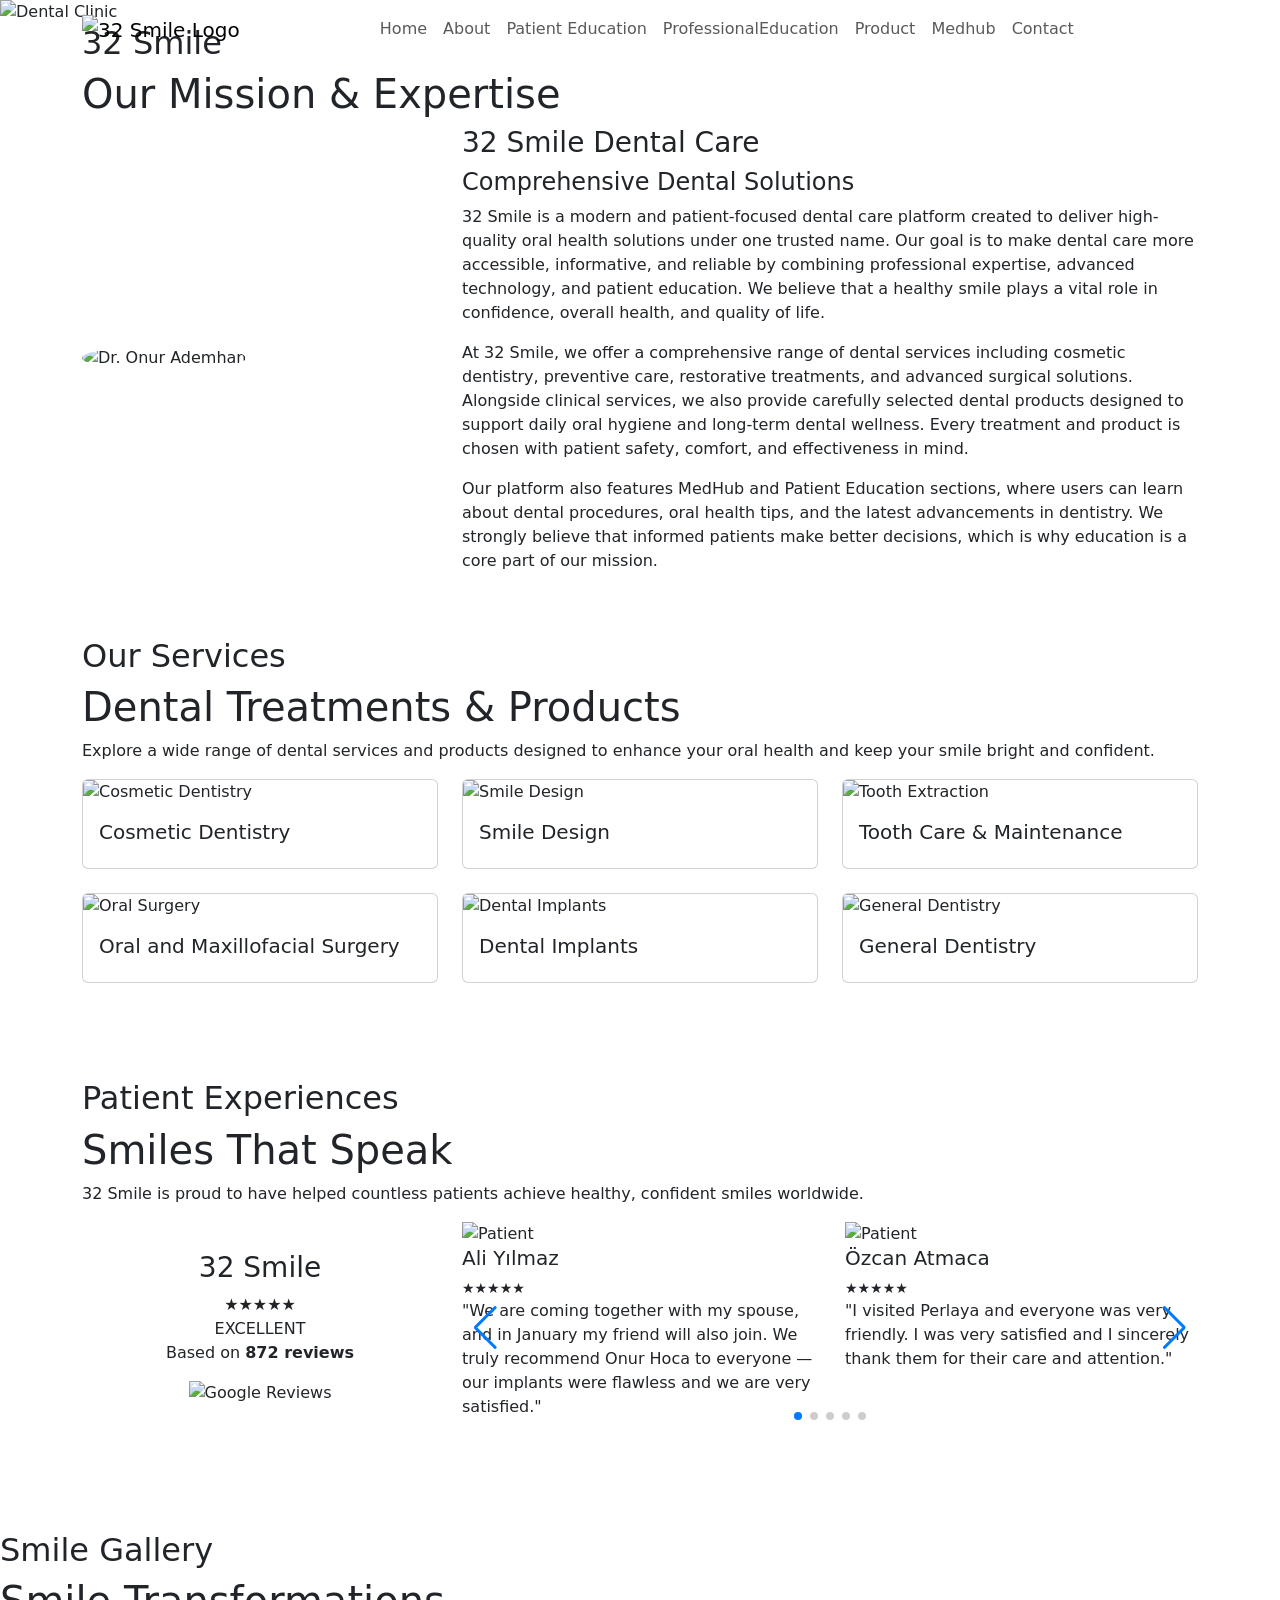
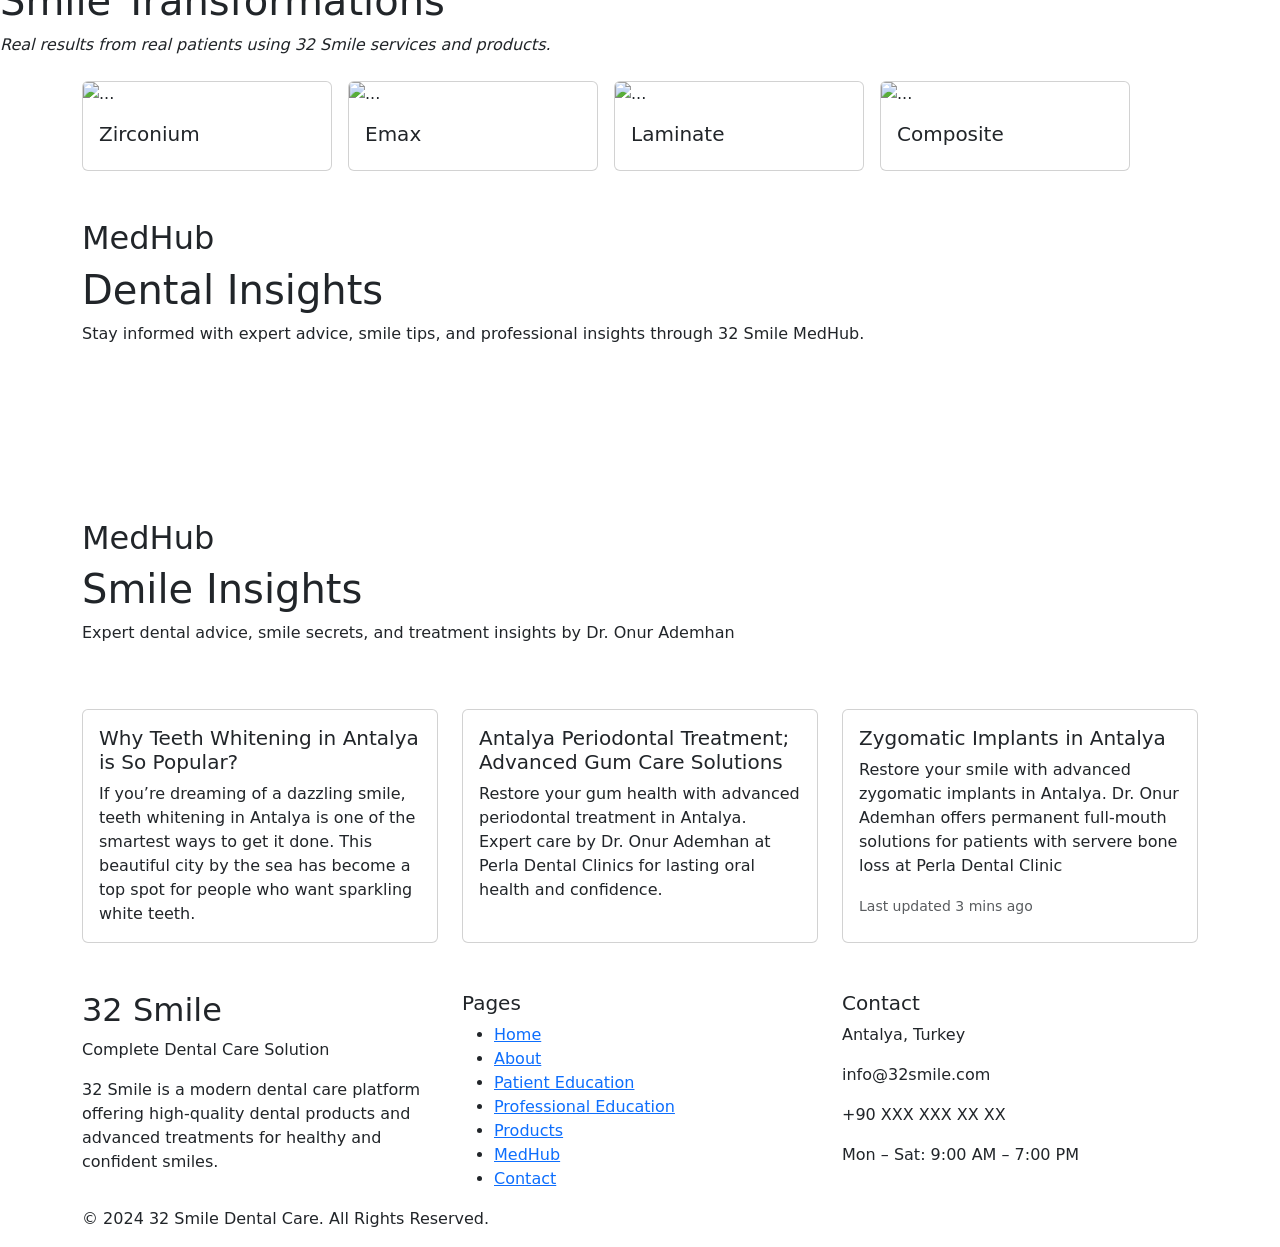
==== index.html @ f4d6e9ed "Add files via upload" ====
<!DOCTYPE html>
<html lang="en">

<head>
  <meta charset="UTF-8">
  <meta name="viewport" content="width=device-width, initial-scale=1.0">
  <title>Dr. Onur Ademhan - Dental Clinic</title>
  <!-- google font linking -->
  <link rel="stylesheet"
    href="https://fonts.googleapis.com/css2?family=Material+Symbols+Outlined:opsz,wght,FILL,GRAD@24,400,0,0&icon_names=arrow_forward" />
  <!-- Bootstrap CSS -->
  <link href="https://cdn.jsdelivr.net/npm/bootstrap@5.0.2/dist/css/bootstrap.min.css" rel="stylesheet"
    integrity="sha384-EVSTQN3/azprG1Anm3QDgpJLIm9Nao0Yz1ztcQTwFspd3yD65VohhpuuCOmLASjC" crossorigin="anonymous">
  <!-- Swiper CSS -->
  <link rel="stylesheet" href="https://cdn.jsdelivr.net/npm/swiper@11/swiper-bundle.min.css" />
  <!-- Custom CSS -->
  <link rel="stylesheet" href="Styles/dental.css">
</head>

<body>
  <!-- navbar -->
  <nav class="navbar navbar-expand-lg fixed-top dental-navbar">
    <div class="container">

      <a class="navbar-brand" href="dental.html">
        <img src="images/WhatsApp Image 2025-12-23 at 15.43.08-Photoroom.png" alt="32 Smile Logo">
      </a>

      <button class="navbar-toggler" type="button" data-bs-toggle="collapse" data-bs-target="#navbarNav">
        <span class="navbar-toggler-icon"></span>
      </button>


      <div class="collapse navbar-collapse justify-content-center" id="navbarNav">
        <ul class="navbar-nav">

          <li class="nav-item">
            <a class="nav-link active " href="dental.html">Home</a>
          </li>

          <li class="nav-item">
            <a class="nav-link" href="About.html">About</a>
          </li>

          <li class="nav-item">
            <a class="nav-link" href="Patient.html">Patient Education</a>
          </li>
          
          <li class="nav-item">
            <a class="nav-link" href="Professional.html">ProfessionalEducation</a>
          </li>


          <li class="nav-item">
            <a class="nav-link" href="product.html">Product</a>
          </li>

          <li class="nav-item">
            <a class="nav-link" href="medhub.html">Medhub</a>
          </li>

          <li class="nav-item">
            <a class="nav-link contact-btn" href="contanct.html">Contact</a>
          </li>

        </ul>
      </div>
    </div>
  </nav>


  <!-- Hero Slider -->
  <section id="hero" class="hero-section">
    <div id="carouselExampleCaptions" class="carousel slide" data-bs-ride="carousel">
      <div class="carousel-inner">
        <div class="carousel-item active">
          <img src="images/carousal.jpg" class="d-block w-100" alt="Dental Clinic">
          <div class="carousel-caption">
            <h1>Smile, Our Priority</h1>
            <p class="lead">Learn, Prevent, and Care with 32Smiles Dental Portal</p>

          </div>
        </div>
      </div>
    </div>
  </section>

  <!-- About Section -->
  <section id="about">
    <div class="container">
      <div class="section-header">
        <h2 class="section-subtitle">32 Smile</h2>
        <h1 class="section-title">Our Mission & Expertise</h1>
      </div>

      <div class="row align-items-center">
        <div class="col-lg-4 mb-4 mb-lg-0">
          <div class="doctor-image-container">
            <img src="images/dr-onur-about.jpg" class="img-fluid rounded-circle doctor-image" alt="Dr. Onur Ademhan">
          </div>
        </div>
        <div class="col-lg-8">
          <div class="about-content">
            <h3>32 Smile Dental Care</h3>
            <h4>Comprehensive Dental Solutions</h4>
            <p class="about-text">
              32 Smile is a modern and patient-focused dental care platform created to deliver high-quality oral
              health solutions under one trusted name. Our goal is to make dental care more accessible,
              informative, and reliable by combining professional expertise, advanced technology, and patient
              education. We believe that a healthy smile plays a vital role in confidence, overall health,
              and quality of life.
            </p>
            <p class="about-text">
              At 32 Smile, we offer a comprehensive range of dental services including cosmetic dentistry,
              preventive care, restorative treatments, and advanced surgical solutions. Alongside clinical
              services, we also provide carefully selected dental products designed to support daily oral
              hygiene and long-term dental wellness. Every treatment and product is chosen with patient safety,
              comfort, and effectiveness in mind.
            </p>
            <p class="about-text">
              Our platform also features MedHub and Patient Education sections, where users can learn about
              dental procedures, oral health tips, and the latest advancements in dentistry. We strongly believe
              that informed patients make better decisions, which is why education is a core part of our mission.
            </p>

          </div>
        </div>
      </div>
    </div>
  </section>

  <!-- Treatments Section -->
  <section class="space">
    <section id="treatments" class="treatments-section py-5">
      <div class="container">
        <div class="section-header">
          <h2 class="section-subtitle">Our Services</h2>
          <h1 class="section-title">Dental Treatments & Products</h1>
          <p class="section-description">
            Explore a wide range of dental services and products designed to enhance your oral health
            and keep your smile bright and confident.
          </p>
        </div>

        <div class="row g-4">
          <div class="col-md-6 col-lg-4">
            <div class="card treatment-card h-100">
              <img src="images/Treatment-featured-8-975x650.jpg" class="card-img-top" alt="Cosmetic Dentistry">
              <div class="card-body">
                <h5 class="card-title">Cosmetic Dentistry</h5>
              </div>
            </div>
          </div>
          <div class="col-md-6 col-lg-4">
            <div class="card treatment-card h-100">
              <img src="images/Treatment-featured-6-975x650.jpg" class="card-img-top" alt="Smile Design">
              <div class="card-body">
                <h5 class="card-title">Smile Design</h5>
              </div>
            </div>
          </div>
          <div class="col-md-6 col-lg-4">
            <div class="card treatment-card h-100">
              <img src="images/Treatment-featured-7-975x650.jpg" class="card-img-top" alt="Tooth Extraction">
              <div class="card-body">
                <h5 class="card-title">Tooth Care & Maintenance</h5>
              </div>
            </div>
          </div>
          <div class="col-md-6 col-lg-4">
            <div class="card treatment-card h-100">
              <img src="images/Treatment-featured-oral-surgeon-975x650.jpg" class="card-img-top" alt="Oral Surgery">
              <div class="card-body">
                <h5 class="card-title">Oral and Maxillofacial Surgery</h5>
              </div>
            </div>
          </div>
          <div class="col-md-6 col-lg-4">
            <div class="card treatment-card h-100">
              <img src="images/Treatment-featured-3-975x650.jpg" class="card-img-top" alt="Dental Implants">
              <div class="card-body">
                <h5 class="card-title">Dental Implants</h5>
              </div>
            </div>
          </div>
          <div class="col-md-6 col-lg-4">
            <div class="card treatment-card h-100">
              <img src="images/Treatment-featured-5-975x650.jpg" class="card-img-top" alt="General Dentistry">
              <div class="card-body">
                <h5 class="card-title">General Dentistry</h5>
              </div>
            </div>
          </div>
        </div>
      </div>
    </section>
  </section>

  <!-- Testimonials Section -->
  <section id="testimonials" class="testimonials-section py-5">
    <div class="container">
      <div class="section-header">
        <h2 class="section-subtitle">Patient Experiences</h2>
        <h1 class="section-title">Smiles That Speak</h1>
        <p class="section-description">
          32 Smile is proud to have helped countless patients achieve healthy, confident smiles worldwide.
        </p>
      </div>

      <div class="row align-items-center">
        <!-- Rating Summary -->
        <div class="col-lg-4 mb-5 mb-lg-0">
          <div class="rating-summary text-center">
            <h3 class="brand-name">32 Smile</h3>
            <div class="stars">★★★★★</div>
            <div class="rating-label">EXCELLENT</div>
            <p class="rating-count">Based on <strong>872 reviews</strong></p>
            <img src="https://upload.wikimedia.org/wikipedia/commons/2/2f/Google_2015_logo.svg" alt="Google Reviews"
              class="google-logo">
          </div>
        </div>

        <!-- Testimonials Slider -->
        <div class="col-lg-8">
          <div class="swiper testimonials-swiper">
            <div class="swiper-wrapper">
              <!-- Testimonial 1 -->
              <div class="swiper-slide">
                <div class="testimonial-card">
                  <div class="testimonial-header">
                    <img src="images/ddd.png" class="testimonial-image" alt="Patient">
                    <div class="patient-info">
                      <h5>Ali Yılmaz</h5>
                      <div class="stars small">★★★★★</div>
                    </div>
                  </div>
                  <p class="testimonial-text">
                    "We are coming together with my spouse, and in January my friend will also join. We truly recommend
                    Onur Hoca to everyone — our implants were flawless and we are very satisfied."
                  </p>
                  
                </div>
              </div>

              <!-- Testimonial 2 -->
              <div class="swiper-slide">
                <div class="testimonial-card">
                  <div class="testimonial-header">
                    <img src="images/ddd.png" class="testimonial-image" alt="Patient">
                    <div class="patient-info">
                      <h5>Özcan Atmaca</h5>
                      <div class="stars small">★★★★★</div>
                    </div>
                  </div>
                  <p class="testimonial-text">
                    "I visited Perlaya and everyone was very friendly. I was very satisfied and I sincerely thank them
                    for their care and attention."
                  </p>
                  
                </div>
              </div>

              <!-- Testimonial 3 -->
              <div class="swiper-slide">
                <div class="testimonial-card">
                  <div class="testimonial-header">
                    <img src="images/qq.png" class="testimonial-image" alt="Patient">
                    <div class="patient-info">
                      <h5>Zuhal Yanık</h5>
                      <div class="stars small">★★★★★</div>
                    </div>
                  </div>
                  <p class="testimonial-text">
                    "I would like to thank them for the comfort I experienced during my sequential X-rays, surgeries,
                    and implant procedures."
                  </p>

                </div>
              </div>

              <!-- Testimonial 4 -->
              <div class="swiper-slide">
                <div class="testimonial-card">
                  <div class="testimonial-header">
                    <img src="images/qq.png" class="testimonial-image" alt="Patient">
                    <div class="patient-info">
                      <h5>Kadriye Çoban</h5>
                      <div class="stars small">★★★★★</div>
                    </div>
                  </div>
                  <p class="testimonial-text">
                    "We came for a dental tartar cleaning. The clinic is very clean and beautiful."
                  </p>
                  
                </div>
              </div>

              <!-- Testimonial 5 -->
              <div class="swiper-slide">
                <div class="testimonial-card">
                  <div class="testimonial-header">
                    <img src="images/ddd.png" class="testimonial-image" alt="Patient">
                    <div class="patient-info">
                      <h5>Songül Altay</h5>
                      <div class="stars small">★★★★★</div>
                    </div>
                  </div>
                  <p class="testimonial-text">
                    "A wonderful team — I sincerely thank Onur Bey."
                  </p>
                  
                </div>
              </div>
            </div>

            <!-- Navigation buttons -->
            <div class="swiper-button-next"></div>
            <div class="swiper-button-prev"></div>

            <!-- Pagination -->
            <div class="swiper-pagination"></div>
          </div>
        </div>
      </div>
    </div>
  </section>

  <section id="testimonials" class="Smile-Gallery-section py-5">

    <div class="you">
      <!-- <div class="container"> -->

      <div class="section-header">

        <h2 class="section-subtitle">Smile Gallery</h2>
        <h1 class="section-title">Smile Transformations</h1>
        <p style="font-style: italic;">
          Real results from real patients using 32 Smile services and products.</p>
      </div>


      <div class="container mt-4">
        <!-- Horizontal swipe parent -->
        <div class="d-flex flex-row flex-nowrap overflow-auto">

          <!-- Card 1 -->
          <div class="card me-3" style="min-width:250px;">
            <img src="images/smile4.jpg" class="card-img-top" alt="...">
            <div class="card-body">
              <h5 class="card-title">Zirconium</h5>
            </div>
          </div>

          <!-- Card 2 -->
          <div class="card me-3" style="min-width:250px;">
            <img src="images/smile2.jpg" class="card-img-top" alt="...">
            <div class="card-body">
              <h5 class="card-title">Emax</h5>
            </div>
          </div>

          <!-- Card 3 -->
          <div class="card me-3" style="min-width:250px;">
            <img src="images/smile.jpg" class="card-img-top" alt="...">
            <div class="card-body">
              <h5 class="card-title">Laminate</h5>
            </div>
          </div>

          <!-- Card 4 -->

          <div class="card me-3" style="min-width:250px;">
            <img src="images/smile3.jpg" class="card-img-top" alt="...">
            <div class="card-body">
              <h5 class="card-title">Composite</h5>
            </div>
          </div>

        </div>
      </div>
    </div>
    </div>
  </section>


  <div class="patient-section-wrapper">
    <div class="container">
      <div class="section-header left-align">
        <h2 class="section-subtitle">MedHub</h2>
        <h1 class="section-title">Dental Insights</h1>
        <p class="section-description">
          Stay informed with expert advice, smile tips, and professional insights through 32 Smile MedHub.
        </p>
      </div>
    </div>
  </div>


  <div class="why">
    <video class="click-video" src="video/smile1.mp4" autoplay muted loop></video>
    <video class="click-video" src="video/smile2.mp4" autoplay muted loop></video>
    <video class="click-video" src="video/smile3.mp4" autoplay muted loop></video>
    <video class="click-video" src="video/smile4.mp4" autoplay muted loop></video>
  </div>


  <div class="patient-section-wrapper">
    <div class="container">
      <div class="section-header left-align">
        <h2 class="section-subtitle">MedHub</h2>
        <h1 class="section-title">Smile Insights</h1>
        <p class="section-description">
          Expert dental advice, smile secrets, and treatment insights by Dr. Onur Ademhan</p>
      </div>
    </div>
  </div>


  <div class="container rang py-5">
    <div class="row justify-content-center g-4">

      <div class="col-md-4">
        <div class="card custom-card h-10">
          <img src="images/1.jpg" class="card-img-top" alt="">
          <div class="card-body">
            <h5 class="card-title">Why Teeth Whitening in Antalya is So Popular?</h5>
            <p class="card-text">If you’re dreaming of a dazzling smile, teeth whitening in Antalya is one of the
              smartest ways to get it done. This beautiful city by the sea has become a top spot for people who want
              sparkling white teeth.</p>
          </div>
        </div>
      </div>

      <div class="col-md-4">
        <div class="card custom-card h-100">
          <img src="images/2.jpg" class="card-img-top" alt="">
          <div class="card-body">
            <h5 class="card-title">Antalya Periodontal Treatment; Advanced Gum Care Solutions</h5>
            <p class="card-text">Restore your gum health with advanced periodontal treatment in Antalya. Expert care
              by Dr. Onur Ademhan at Perla Dental Clinics for lasting oral health and confidence.</p>
          </div>
        </div>
      </div>

      <div class="col-md-4">
        <div class="card custom-card h-100">
          <img src="images/3.jpg" class="card-img-top" alt="">
          <div class="card-body">
            <h5 class="card-title">Zygomatic Implants in Antalya</h5>
            <p class="card-text">Restore your smile with advanced zygomatic implants in Antalya. Dr. Onur Ademhan
              offers permanent full-mouth solutions for patients with servere bone loss at Perla Dental Clinic</p>
            <small class="text-muted">Last updated 3 mins ago</small>
          </div>
        </div>
      </div>

    </div>
  </div>
  <!-- FOOTER -->
  <footer class="footer-32smile">
    <div class="container">
      <div class="row">
        <div class="col-md-4">
          <h2 class="brand-name">32 Smile</h2>
          <p class="brand-tagline">Complete Dental Care Solution</p>
          <p class="brand-desc">
            32 Smile is a modern dental care platform offering high-quality
            dental products and advanced treatments for healthy and confident smiles.
          </p>
        </div>

        <div class="col-md-4 mt-4 mt-md-0">
          <h5 class="footer-title">Pages</h5>
          <ul class="footer-list">
            <li><a href="dental.html">Home</a></li>
            <li><a href="About.html">About</a></li>
            <li><a href="Patient.html">Patient Education</a></li>
            <li><a href="Professional.html">Professional Education</a></li> 
            <li><a href="product.html">Products</a></li>
            <li><a href="medhub.html">MedHub</a></li>
            <li><a href="contanct.html">Contact</a></li>
          </ul>
        </div>

        <div class="col-md-4 mt-4 mt-md-0">
          <h5 class="footer-title">Contact</h5>
          <p> Antalya, Turkey</p>
          <p> info@32smile.com</p>
          <p> +90 XXX XXX XX XX</p>
          <p> Mon – Sat: 9:00 AM – 7:00 PM</p>
        </div>
      </div>

      <div class="footer-bottom">
        <p>© 2024 32 Smile Dental Care. All Rights Reserved.</p>
      </div>
    </div>
  </footer>



  <script src="https://cdn.jsdelivr.net/npm/@popperjs/core@2.9.2/dist/umd/popper.min.js"></script>
  <script src="https://cdn.jsdelivr.net/npm/bootstrap@5.0.2/dist/js/bootstrap.min.js"></script>
  <script src="https://cdn.jsdelivr.net/npm/swiper@11/swiper-bundle.min.js"></script>
  <script src="script.js"></script>
</body>

</html>
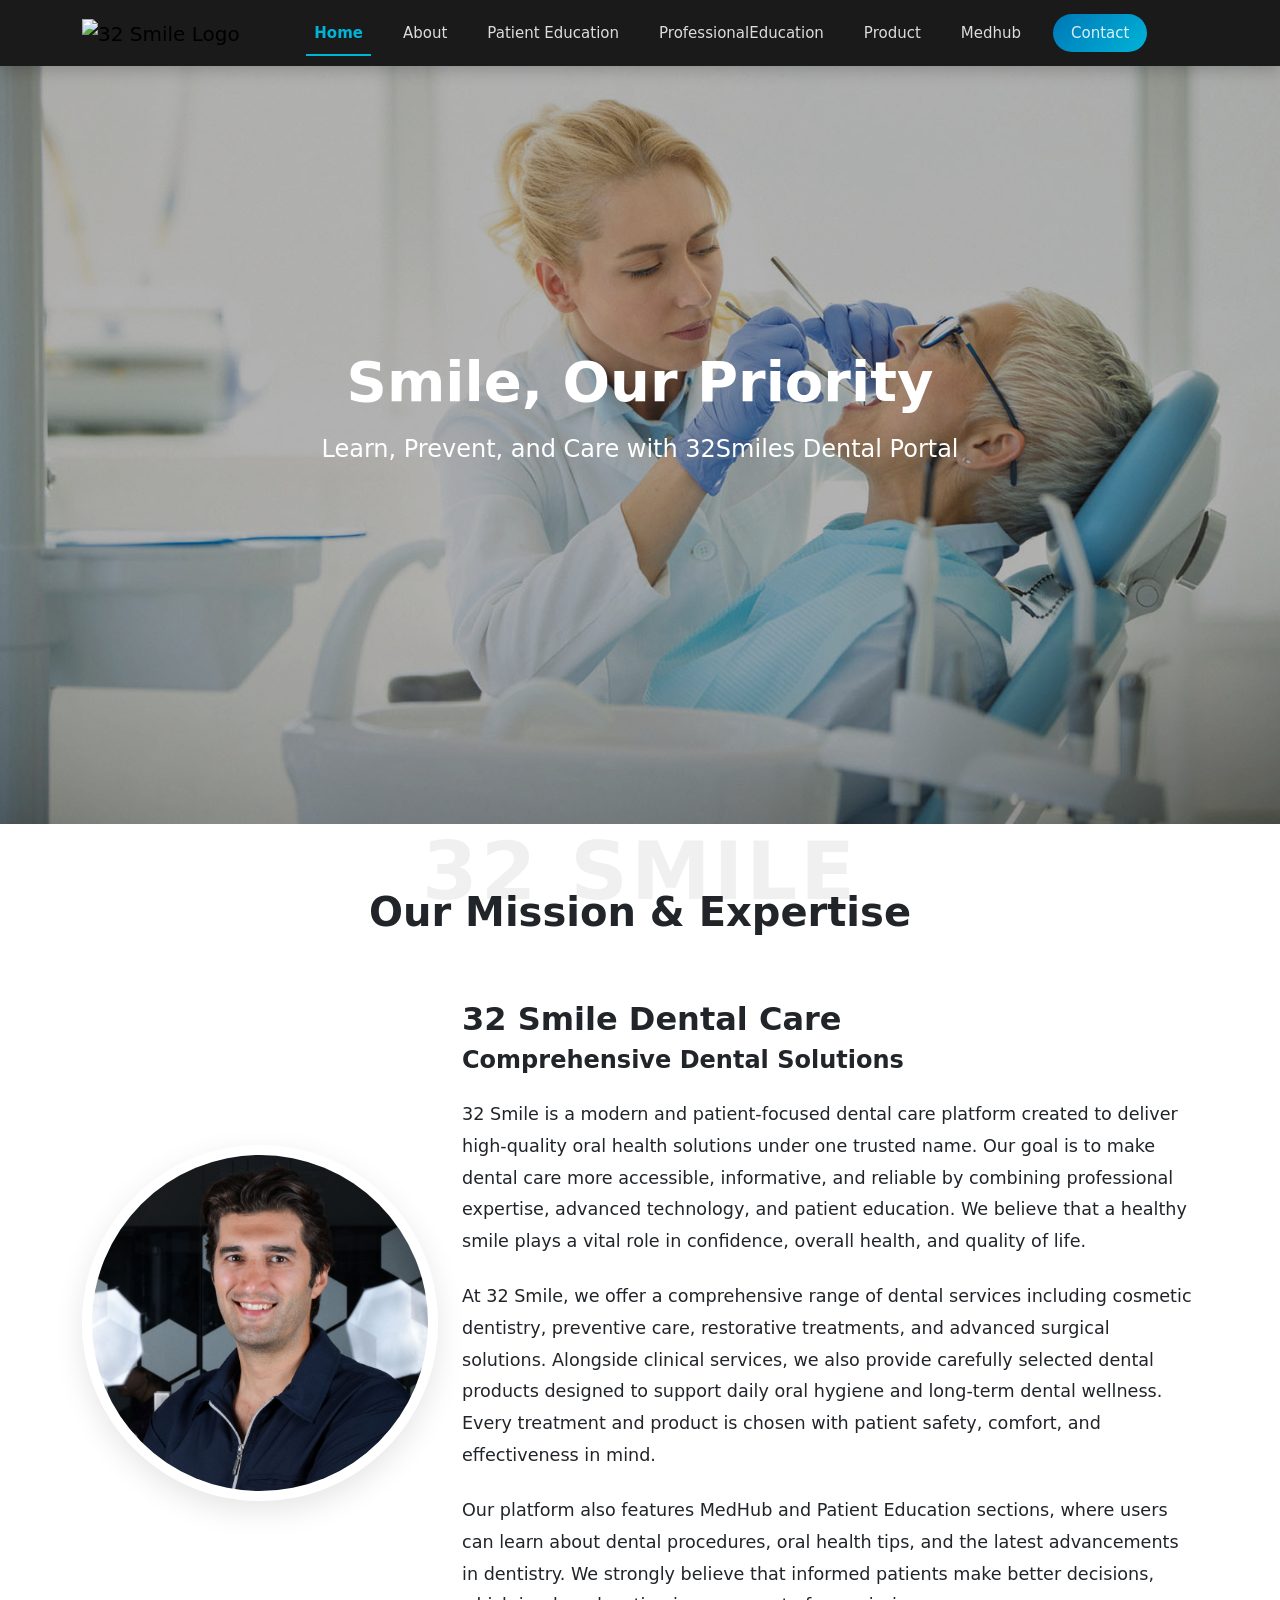
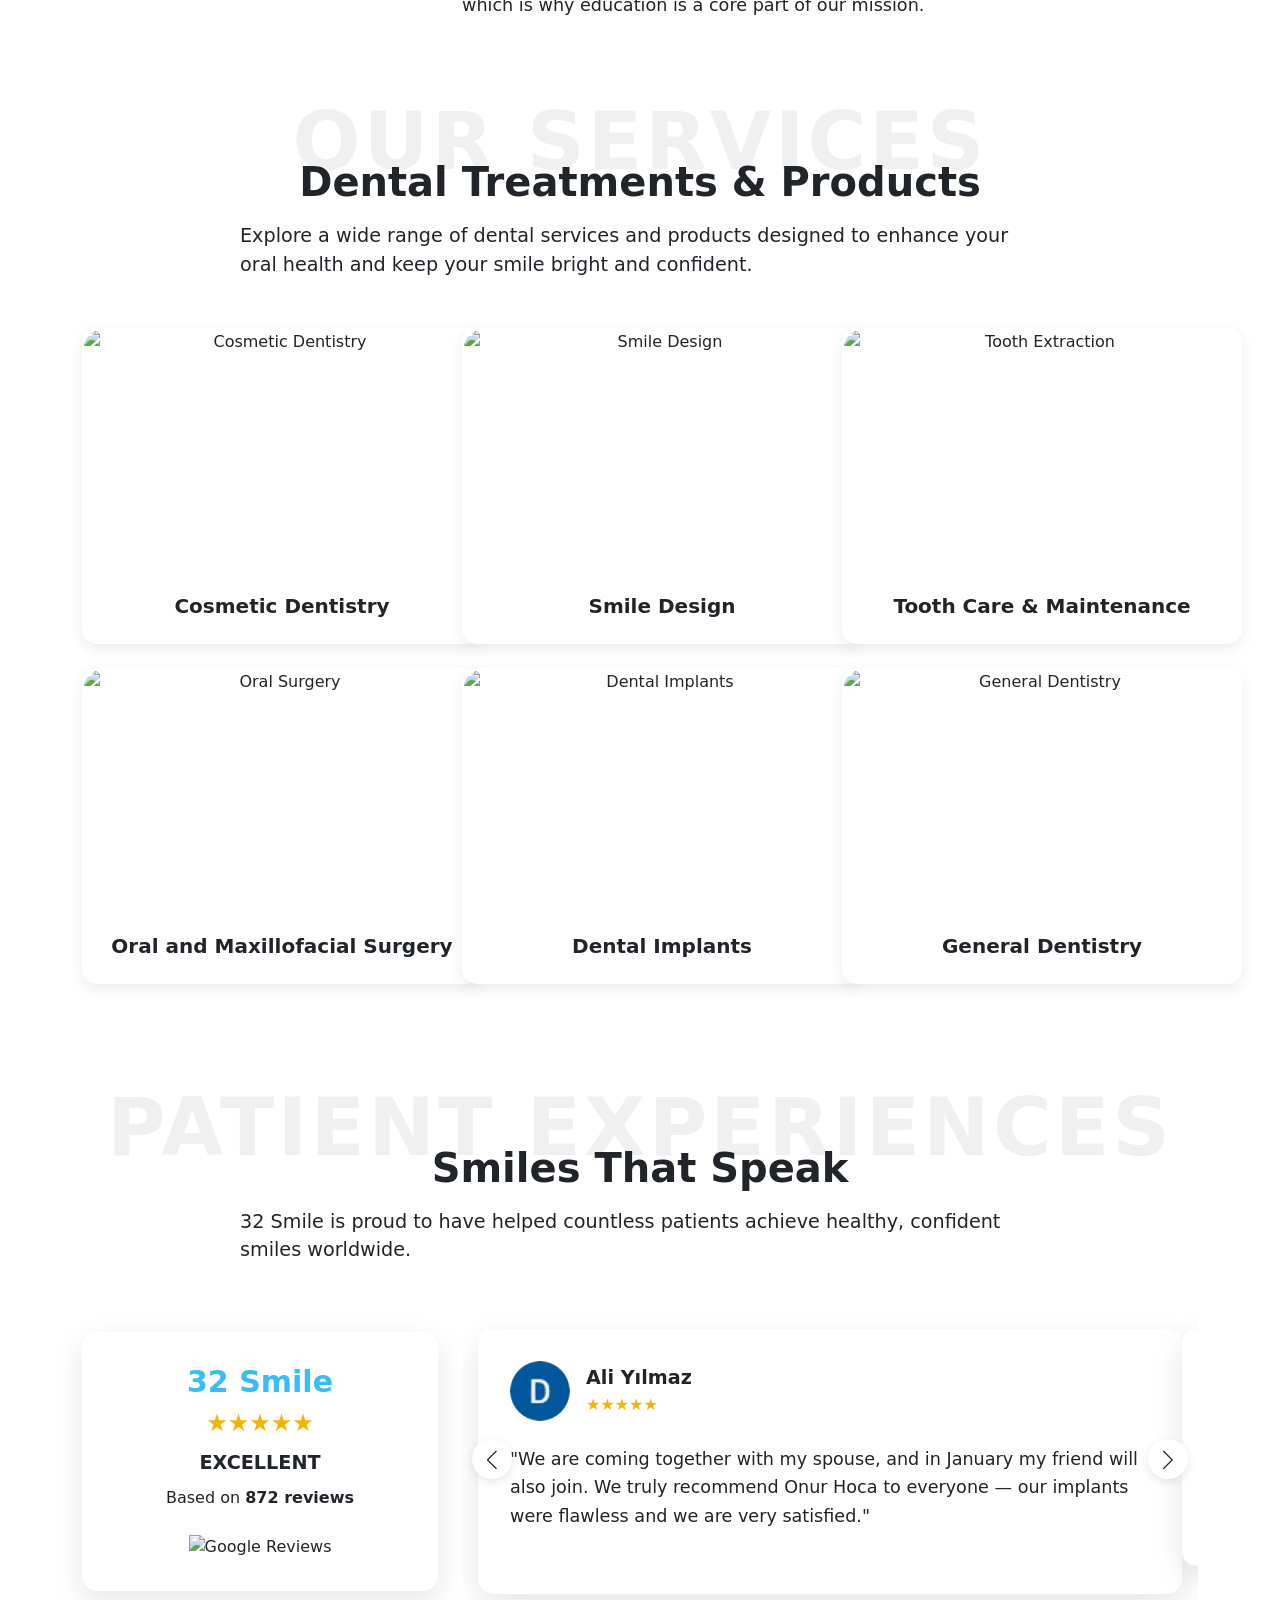
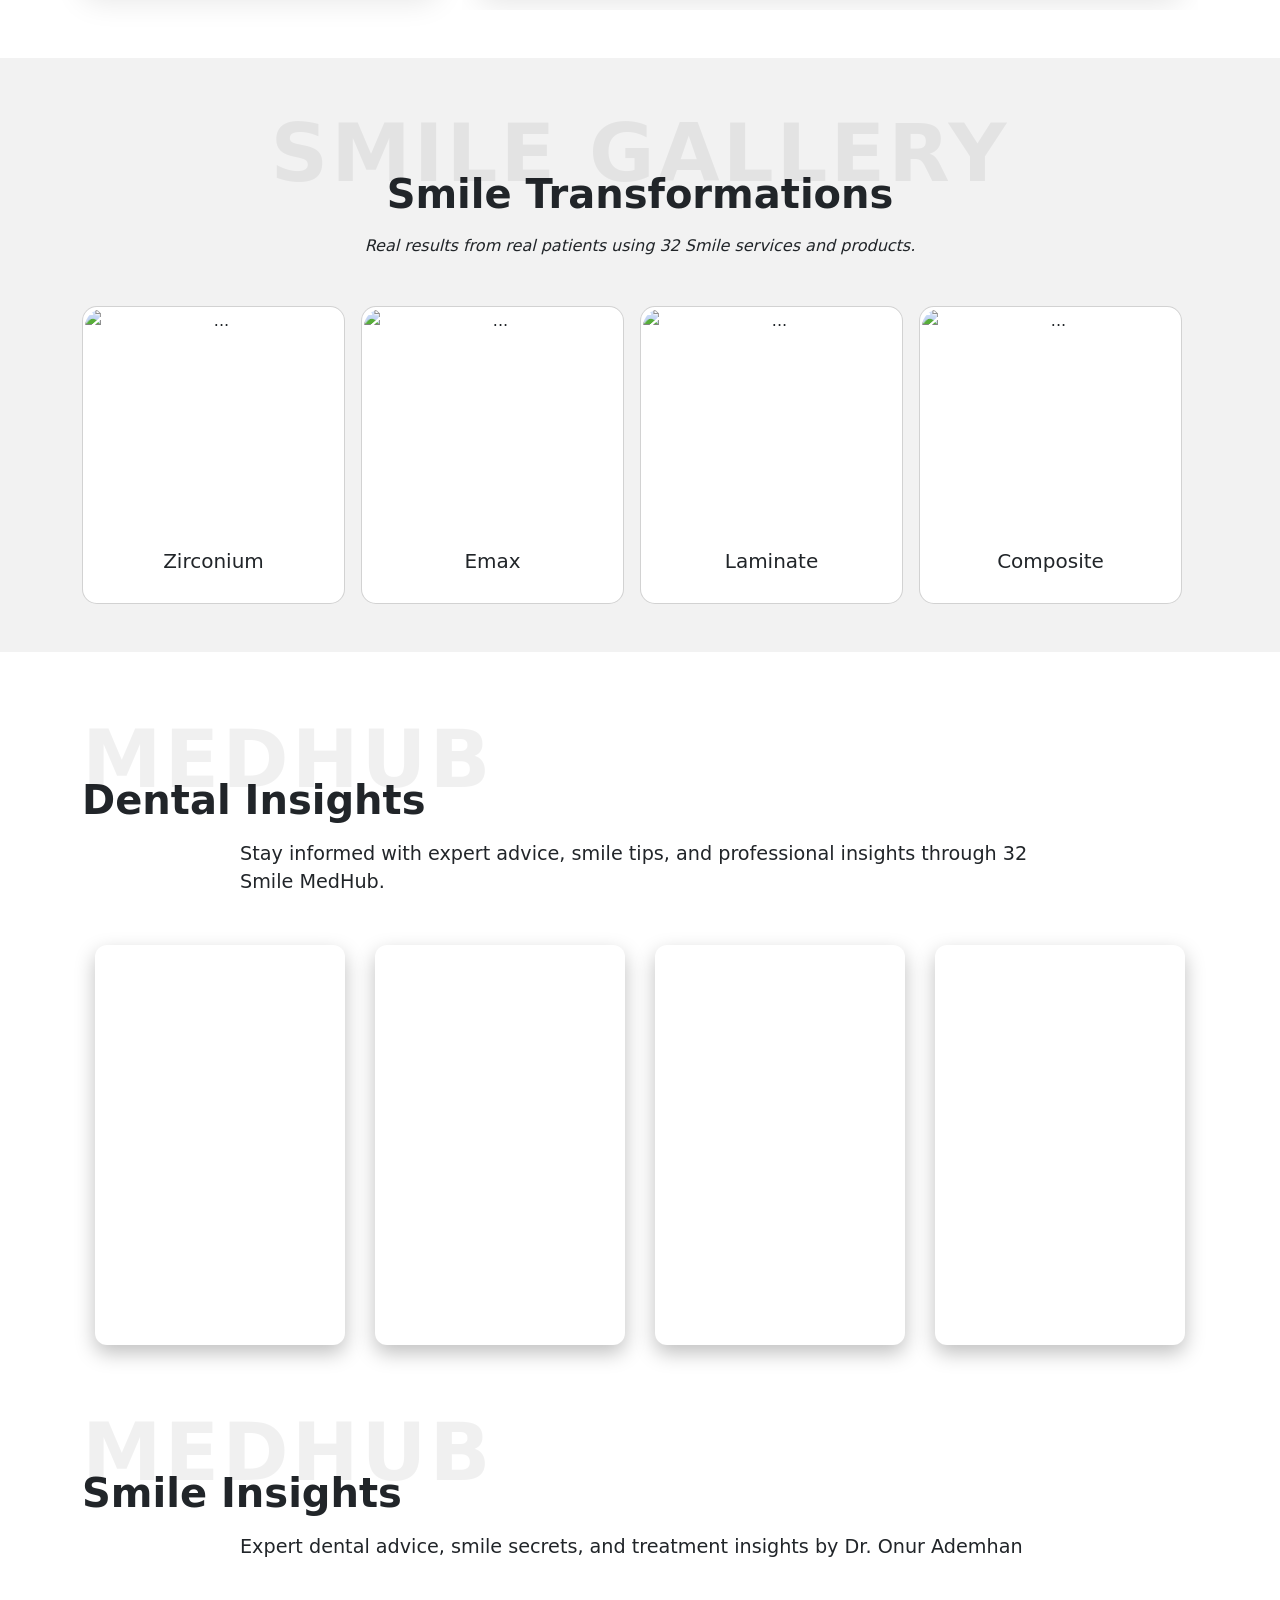
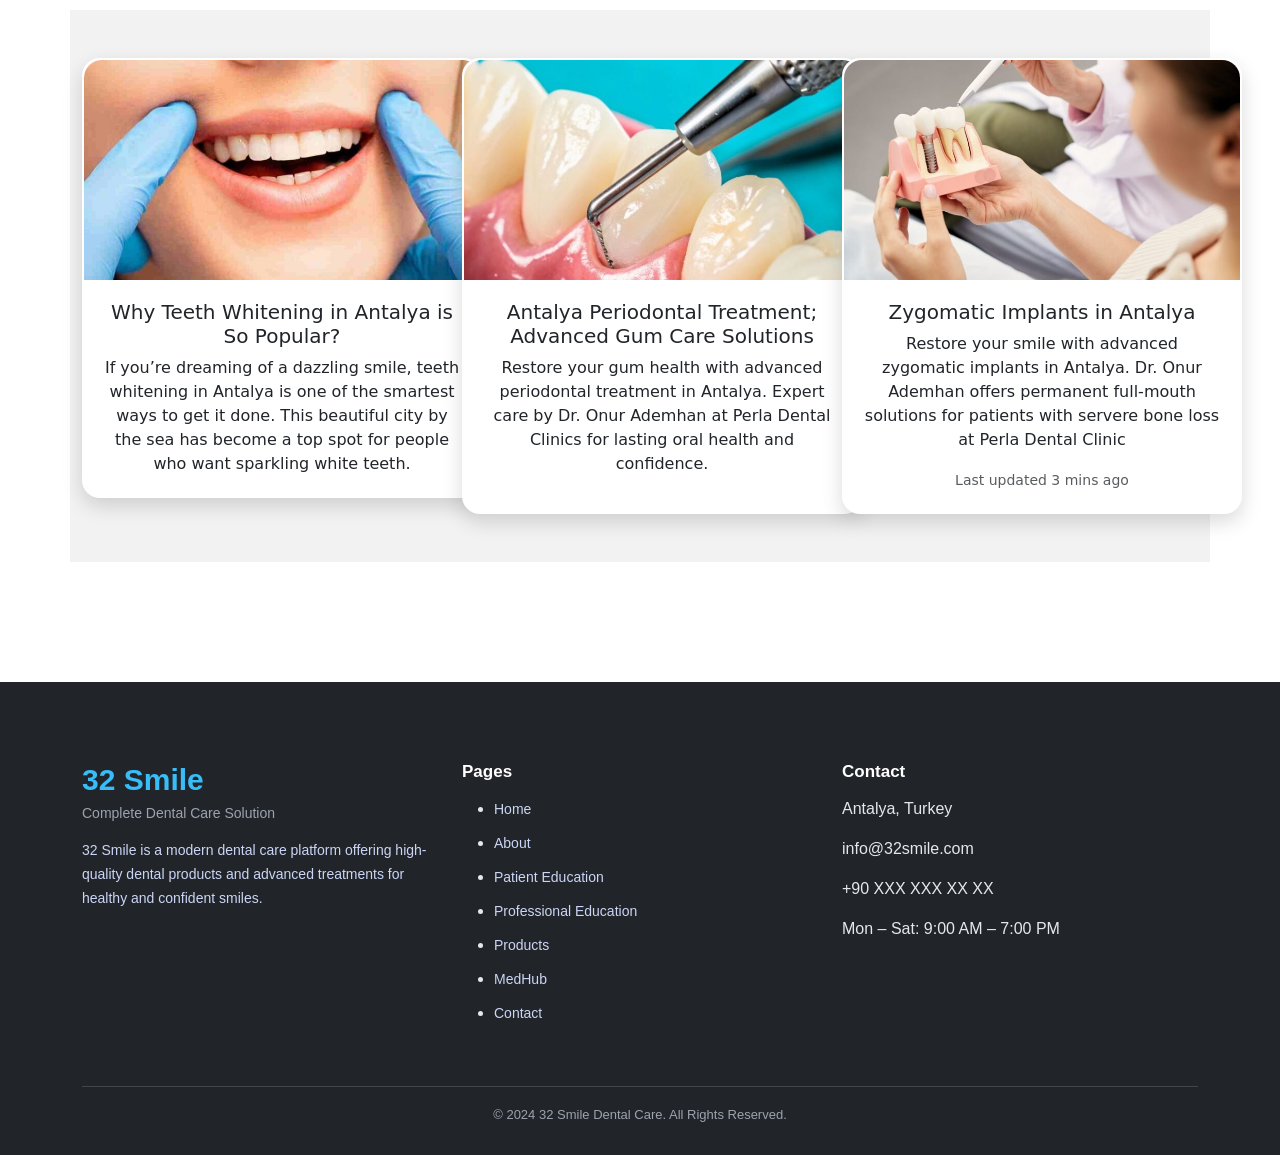
==== commit 56285660: "Add files via upload" ====
--- a/index.html
+++ b/index.html
@@ -14,16 +14,16 @@
   <!-- Swiper CSS -->
   <link rel="stylesheet" href="https://cdn.jsdelivr.net/npm/swiper@11/swiper-bundle.min.css" />
   <!-- Custom CSS -->
-  <link rel="stylesheet" href="Styles/dental.css">
+  <link rel="stylesheet" href="dental.css">
 </head>
 
-<body>
+<body>4
   <!-- navbar -->
   <nav class="navbar navbar-expand-lg fixed-top dental-navbar">
     <div class="container">
 
-      <a class="navbar-brand" href="dental.html">
-        <img src="images/WhatsApp Image 2025-12-23 at 15.43.08-Photoroom.png" alt="32 Smile Logo">
+      <a class="navbar-brand" href="index.html">
+        <img src="WhatsApp Image 2025-12-23 at 15.43.08-Photoroom.png" alt="32 Smile Logo">
       </a>
 
       <button class="navbar-toggler" type="button" data-bs-toggle="collapse" data-bs-target="#navbarNav">
@@ -35,7 +35,7 @@
         <ul class="navbar-nav">
 
           <li class="nav-item">
-            <a class="nav-link active " href="dental.html">Home</a>
+            <a class="nav-link active " href="index.html">Home</a>
           </li>
 
           <li class="nav-item">
@@ -74,7 +74,7 @@
     <div id="carouselExampleCaptions" class="carousel slide" data-bs-ride="carousel">
       <div class="carousel-inner">
         <div class="carousel-item active">
-          <img src="images/carousal.jpg" class="d-block w-100" alt="Dental Clinic">
+          <img src="carousal.jpg" class="d-block w-100" alt="Dental Clinic">
           <div class="carousel-caption">
             <h1>Smile, Our Priority</h1>
             <p class="lead">Learn, Prevent, and Care with 32Smiles Dental Portal</p>
@@ -96,7 +96,7 @@
       <div class="row align-items-center">
         <div class="col-lg-4 mb-4 mb-lg-0">
           <div class="doctor-image-container">
-            <img src="images/dr-onur-about.jpg" class="img-fluid rounded-circle doctor-image" alt="Dr. Onur Ademhan">
+            <img src="dr-onur-about.jpg" class="img-fluid rounded-circle doctor-image" alt="Dr. Onur Ademhan">
           </div>
         </div>
         <div class="col-lg-8">
@@ -145,7 +145,7 @@
         <div class="row g-4">
           <div class="col-md-6 col-lg-4">
             <div class="card treatment-card h-100">
-              <img src="images/Treatment-featured-8-975x650.jpg" class="card-img-top" alt="Cosmetic Dentistry">
+              <img src="Treatment-featured-8-975x650.jpg" class="card-img-top" alt="Cosmetic Dentistry">
               <div class="card-body">
                 <h5 class="card-title">Cosmetic Dentistry</h5>
               </div>
@@ -153,7 +153,7 @@
           </div>
           <div class="col-md-6 col-lg-4">
             <div class="card treatment-card h-100">
-              <img src="images/Treatment-featured-6-975x650.jpg" class="card-img-top" alt="Smile Design">
+              <img src="Treatment-featured-6-975x650.jpg" class="card-img-top" alt="Smile Design">
               <div class="card-body">
                 <h5 class="card-title">Smile Design</h5>
               </div>
@@ -161,7 +161,7 @@
           </div>
           <div class="col-md-6 col-lg-4">
             <div class="card treatment-card h-100">
-              <img src="images/Treatment-featured-7-975x650.jpg" class="card-img-top" alt="Tooth Extraction">
+              <img src="Treatment-featured-7-975x650.jpg" class="card-img-top" alt="Tooth Extraction">
               <div class="card-body">
                 <h5 class="card-title">Tooth Care & Maintenance</h5>
               </div>
@@ -169,7 +169,7 @@
           </div>
           <div class="col-md-6 col-lg-4">
             <div class="card treatment-card h-100">
-              <img src="images/Treatment-featured-oral-surgeon-975x650.jpg" class="card-img-top" alt="Oral Surgery">
+              <img src="Treatment-featured-oral-surgeon-975x650.jpg" class="card-img-top" alt="Oral Surgery">
               <div class="card-body">
                 <h5 class="card-title">Oral and Maxillofacial Surgery</h5>
               </div>
@@ -177,7 +177,7 @@
           </div>
           <div class="col-md-6 col-lg-4">
             <div class="card treatment-card h-100">
-              <img src="images/Treatment-featured-3-975x650.jpg" class="card-img-top" alt="Dental Implants">
+              <img src="Treatment-featured-3-975x650.jpg" class="card-img-top" alt="Dental Implants">
               <div class="card-body">
                 <h5 class="card-title">Dental Implants</h5>
               </div>
@@ -185,7 +185,7 @@
           </div>
           <div class="col-md-6 col-lg-4">
             <div class="card treatment-card h-100">
-              <img src="images/Treatment-featured-5-975x650.jpg" class="card-img-top" alt="General Dentistry">
+              <img src="Treatment-featured-5-975x650.jpg" class="card-img-top" alt="General Dentistry">
               <div class="card-body">
                 <h5 class="card-title">General Dentistry</h5>
               </div>
@@ -228,7 +228,7 @@
               <div class="swiper-slide">
                 <div class="testimonial-card">
                   <div class="testimonial-header">
-                    <img src="images/ddd.png" class="testimonial-image" alt="Patient">
+                    <img src="ddd.png" class="testimonial-image" alt="Patient">
                     <div class="patient-info">
                       <h5>Ali Yılmaz</h5>
                       <div class="stars small">★★★★★</div>
@@ -246,7 +246,7 @@
               <div class="swiper-slide">
                 <div class="testimonial-card">
                   <div class="testimonial-header">
-                    <img src="images/ddd.png" class="testimonial-image" alt="Patient">
+                    <img src="ddd.png" class="testimonial-image" alt="Patient">
                     <div class="patient-info">
                       <h5>Özcan Atmaca</h5>
                       <div class="stars small">★★★★★</div>
@@ -264,7 +264,7 @@
               <div class="swiper-slide">
                 <div class="testimonial-card">
                   <div class="testimonial-header">
-                    <img src="images/qq.png" class="testimonial-image" alt="Patient">
+                    <img src="qq.png" class="testimonial-image" alt="Patient">
                     <div class="patient-info">
                       <h5>Zuhal Yanık</h5>
                       <div class="stars small">★★★★★</div>
@@ -282,7 +282,7 @@
               <div class="swiper-slide">
                 <div class="testimonial-card">
                   <div class="testimonial-header">
-                    <img src="images/qq.png" class="testimonial-image" alt="Patient">
+                    <img src="qq.png" class="testimonial-image" alt="Patient">
                     <div class="patient-info">
                       <h5>Kadriye Çoban</h5>
                       <div class="stars small">★★★★★</div>
@@ -299,7 +299,7 @@
               <div class="swiper-slide">
                 <div class="testimonial-card">
                   <div class="testimonial-header">
-                    <img src="images/ddd.png" class="testimonial-image" alt="Patient">
+                    <img src="ddd.png" class="testimonial-image" alt="Patient">
                     <div class="patient-info">
                       <h5>Songül Altay</h5>
                       <div class="stars small">★★★★★</div>
@@ -345,7 +345,7 @@
 
           <!-- Card 1 -->
           <div class="card me-3" style="min-width:250px;">
-            <img src="images/smile4.jpg" class="card-img-top" alt="...">
+            <img src="smile4.jpg" class="card-img-top" alt="...">
             <div class="card-body">
               <h5 class="card-title">Zirconium</h5>
             </div>
@@ -353,7 +353,7 @@
 
           <!-- Card 2 -->
           <div class="card me-3" style="min-width:250px;">
-            <img src="images/smile2.jpg" class="card-img-top" alt="...">
+            <img src="smile2.jpg" class="card-img-top" alt="...">
             <div class="card-body">
               <h5 class="card-title">Emax</h5>
             </div>
@@ -361,7 +361,7 @@
 
           <!-- Card 3 -->
           <div class="card me-3" style="min-width:250px;">
-            <img src="images/smile.jpg" class="card-img-top" alt="...">
+            <img src="smile.jpg" class="card-img-top" alt="...">
             <div class="card-body">
               <h5 class="card-title">Laminate</h5>
             </div>
@@ -370,7 +370,7 @@
           <!-- Card 4 -->
 
           <div class="card me-3" style="min-width:250px;">
-            <img src="images/smile3.jpg" class="card-img-top" alt="...">
+            <img src="smile3.jpg" class="card-img-top" alt="...">
             <div class="card-body">
               <h5 class="card-title">Composite</h5>
             </div>
@@ -397,10 +397,10 @@
 
 
   <div class="why">
-    <video class="click-video" src="video/smile1.mp4" autoplay muted loop></video>
-    <video class="click-video" src="video/smile2.mp4" autoplay muted loop></video>
-    <video class="click-video" src="video/smile3.mp4" autoplay muted loop></video>
-    <video class="click-video" src="video/smile4.mp4" autoplay muted loop></video>
+    <video class="click-video" src="smile1.mp4" autoplay muted loop></video>
+    <video class="click-video" src="smile2.mp4" autoplay muted loop></video>
+    <video class="click-video" src="smile3.mp4" autoplay muted loop></video>
+    <video class="click-video" src="smile4.mp4" autoplay muted loop></video>
   </div>
 
 
@@ -421,7 +421,7 @@
 
       <div class="col-md-4">
         <div class="card custom-card h-10">
-          <img src="images/1.jpg" class="card-img-top" alt="">
+          <img src="1.jpg" class="card-img-top" alt="">
           <div class="card-body">
             <h5 class="card-title">Why Teeth Whitening in Antalya is So Popular?</h5>
             <p class="card-text">If you’re dreaming of a dazzling smile, teeth whitening in Antalya is one of the
@@ -433,7 +433,7 @@
 
       <div class="col-md-4">
         <div class="card custom-card h-100">
-          <img src="images/2.jpg" class="card-img-top" alt="">
+          <img src="2.jpg" class="card-img-top" alt="">
           <div class="card-body">
             <h5 class="card-title">Antalya Periodontal Treatment; Advanced Gum Care Solutions</h5>
             <p class="card-text">Restore your gum health with advanced periodontal treatment in Antalya. Expert care
@@ -444,7 +444,7 @@
 
       <div class="col-md-4">
         <div class="card custom-card h-100">
-          <img src="images/3.jpg" class="card-img-top" alt="">
+          <img src="3.jpg" class="card-img-top" alt="">
           <div class="card-body">
             <h5 class="card-title">Zygomatic Implants in Antalya</h5>
             <p class="card-text">Restore your smile with advanced zygomatic implants in Antalya. Dr. Onur Ademhan
@@ -472,7 +472,7 @@
         <div class="col-md-4 mt-4 mt-md-0">
           <h5 class="footer-title">Pages</h5>
           <ul class="footer-list">
-            <li><a href="dental.html">Home</a></li>
+            <li><a href="index.html">Home</a></li>
             <li><a href="About.html">About</a></li>
             <li><a href="Patient.html">Patient Education</a></li>
             <li><a href="Professional.html">Professional Education</a></li> 
--- a/dental.css
+++ b/dental.css
@@ -0,0 +1,638 @@
+body {
+    margin: 0;
+    padding: 0;
+}
+.dental-navbar {
+    position: fixed;
+    top: 0;
+    left: 0;
+    right: 0;
+    background: #1a1a1a;
+    padding: 12px 0;
+    z-index: 1100;
+    box-shadow: 0 4px 15px rgba(0, 0, 0, 0.2);
+}
+
+.dental-navbar .navbar-brand img {
+    height: 60px;
+    width: auto;
+    transition: all 0.3s ease;
+}
+
+.dental-navbar .nav-link {
+    color: rgba(255, 255, 255, 0.85) !important;
+    font-size: 15px;
+    font-weight: 500;
+    margin: 0 12px;
+    position: relative;
+    padding: 8px 0;
+    transition: 0.3s;
+}
+
+.dental-navbar .nav-link::after {
+    content: "";
+    position: absolute;
+    left: 0;
+    bottom: -4px;
+    width: 0;
+    height: 2px;
+    background: #00b4d8;
+    transition: width 0.3s;
+}
+
+.dental-navbar .nav-link:hover {
+    color: #00b4d8 !important;
+}
+
+.dental-navbar .nav-link:hover::after,
+.dental-navbar .nav-link.active::after {
+    width: 100%;
+}
+
+.dental-navbar .nav-link.active {
+    color: #00b4d8 !important;
+    font-weight: 600;
+}
+
+.contact-btn {
+    background: linear-gradient(135deg, #0077b6, #00b4d8);
+    color: #fff !important;
+    padding: 8px 18px !important;
+    border-radius: 30px;
+    margin-left: 10px;
+    transition: all 0.3s ease;
+}
+
+.contact-btn:hover {
+    background: linear-gradient(135deg, #005f8f, #0096c7);
+}
+
+.navbar-toggler {
+    border: none;
+}
+
+.navbar-toggler:focus {
+    box-shadow: none;
+}
+
+.hero-section {
+    position: relative;
+    margin: 0;
+    padding: 0;
+    overflow: hidden;
+}
+
+.carousel,
+.carousel-inner,
+.carousel-item {
+    margin: 0;
+    padding: 0;
+}
+
+.carousel-item {
+    height: 100vh;
+    min-height: 600px;
+    max-height: 800px;
+}
+
+.carousel-item img {
+    display: block;
+    width: 100%;
+    height: 100%;
+    object-fit: cover;
+    filter: brightness(0.7);
+}
+
+.carousel-caption {
+    top: 50%;
+    transform: translateY(-50%);
+    bottom: auto;
+    text-align: center;
+}
+
+.carousel-caption h1 {
+    font-size: 3.5rem;
+    font-weight: 700;
+    margin-bottom: 1rem;
+    animation: fadeInUp 1s ease-out;
+}
+
+.carousel-caption .lead {
+    font-size: 1.5rem;
+    margin-bottom: 2rem;
+    animation: fadeInUp 1s ease-out 0.3s both;
+}
+
+
+.section-header {
+    text-align: center;
+    margin-bottom: 3rem;
+}
+
+.section-title {
+    font-size: 2.5rem;
+    font-weight: 700;
+    color: var(--text-dark);
+    margin-bottom: 1rem;
+    position: relative;
+    display: inline-block;
+}
+
+.section-subtitle {
+    font-size: 5rem;
+    font-weight: 800;
+    color: rgba(0, 0, 0, 0.06);
+    text-transform: uppercase;
+    letter-spacing: 3px;
+    margin-bottom: -2rem;
+    position: relative;
+    z-index: 1;
+}
+
+.section-description {
+    font-size: 1.2rem;
+    color: var(--text-light);
+    max-width: 800px;
+    margin: 0 auto;
+}
+
+
+.about-section {
+    padding: 5rem 0;
+    background-color: white;
+}
+
+.doctor-image-container {
+    text-align: center;
+}
+
+.doctor-image {
+    width: 100%;
+    max-width: 400px;
+    height: auto;
+    border: 10px solid white;
+    box-shadow: 0 10px 30px rgba(0, 0, 0, 0.1);
+}
+
+.about-content h3 {
+    font-size: 2rem;
+    font-weight: 700;
+    color: var(--text-dark);
+    margin-bottom: 0.5rem;
+}
+
+.about-content h4 {
+    font-size: 1.5rem;
+    font-weight: 600;
+    color: var(--text-light);
+    margin-bottom: 1.5rem;
+}
+
+.about-text {
+    font-size: 1.1rem;
+    line-height: 1.8;
+    color: var(--text-light);
+    margin-bottom: 1.5rem;
+}
+
+.treatments-section {
+    padding: 5rem 0;
+    background-color: var(--light-gray);
+}
+
+.treatment-card {
+    border: none;
+    border-radius: 15px;
+    overflow: hidden;
+    box-shadow: 0 5px 15px rgba(0, 0, 0, 0.08);
+    transition: transform 0.3s ease, box-shadow 0.3s ease;
+    background: white;
+}
+
+.treatment-card:hover {
+    transform: translateY(-10px);
+    box-shadow: 0 15px 30px rgba(0, 0, 0, 0.15);
+}
+
+.treatment-card .card-img-top {
+    height: 240px;
+    object-fit: cover;
+    transition: transform 0.12s ease-out;
+}
+
+.treatment-card:hover .card-img-top {
+    transform: scale(1.05);
+}
+
+.treatment-card .card-body {
+    padding: 1.5rem;
+    text-align: center;
+}
+
+.treatment-card .card-title {
+    font-size: 1.25rem;
+    font-weight: 600;
+    color: var(--text-dark);
+    margin: 0;
+}
+
+.testimonials-section {
+    padding: 5rem 0;
+    background-color: white;
+
+}
+
+.Smile-Gallery-section {
+    background: #f2f2f2;
+}
+
+.rating-summary {
+    padding: 2rem;
+    background: white;
+    border-radius: 15px;
+    box-shadow: 0 10px 30px rgba(0, 0, 0, 0.1);
+    height: 100%;
+}
+
+
+
+.rating-summary .stars {
+    color: #f4b400;
+    font-size: 1.5rem;
+    margin-bottom: 0.5rem;
+}
+
+.rating-label {
+    font-size: 1.2rem;
+    font-weight: 600;
+    color: var(--text-dark);
+    margin-bottom: 0.5rem;
+}
+
+.rating-count {
+    font-size: 1rem;
+    color: var(--text-light);
+    margin-bottom: 1.5rem;
+}
+
+.google-logo {
+    width: 120px;
+    height: auto;
+}
+
+.testimonials-swiper {
+    padding: 1rem;
+}
+
+.testimonial-card {
+    background: white;
+    border-radius: 15px;
+    padding: 2rem;
+    box-shadow: 0 10px 30px rgba(0, 0, 0, 0.1);
+    height: 100%;
+    position: relative;
+    transition: transform 0.3s ease;
+}
+
+.testimonial-card:hover {
+    transform: translateY(-5px);
+}
+
+.testimonial-header {
+    display: flex;
+    align-items: center;
+    margin-bottom: 1.5rem;
+}
+
+.testimonial-image {
+    width: 60px;
+    height: 60px;
+    border-radius: 50%;
+    object-fit: cover;
+    margin-right: 1rem;
+    border: 3px solid var(--primary-color);
+}
+
+.patient-info h5 {
+    font-size: 1.2rem;
+    font-weight: 600;
+    margin-bottom: 0.25rem;
+}
+
+.patient-info .stars.small {
+    color: #f4b400;
+    font-size: 1rem;
+}
+
+.testimonial-text {
+    font-size: 1.1rem;
+    line-height: 1.6;
+    color: var(--text-light);
+    margin-bottom: 2rem;
+}
+
+.read-more-btn {
+    position: absolute;
+    bottom: 2rem;
+    right: 2rem;
+    width: 40px;
+    height: 40px;
+    border-radius: 50%;
+    border: 2px solid var(--primary-color);
+    background: transparent;
+    color: var(--primary-color);
+    display: flex;
+    align-items: center;
+    justify-content: center;
+    cursor: pointer;
+    transition: all 0.3s ease;
+}
+
+.read-more-btn:hover {
+    background: var(--primary-color);
+    color: white;
+}
+
+.swiper-button-next,
+.swiper-button-prev {
+    color: var(--primary-color);
+    background: white;
+    width: 40px;
+    height: 40px;
+    border-radius: 50%;
+    box-shadow: 0 3px 10px rgba(0, 0, 0, 0.1);
+}
+
+.swiper-button-next:after,
+.swiper-button-prev:after {
+    font-size: 1.2rem;
+}
+
+.swiper-pagination-bullet {
+    background: var(--primary-color);
+    opacity: 0.3;
+}
+
+.swiper-pagination-bullet-active {
+    opacity: 1;
+}
+
+
+.brand-name {
+    font-size: 30px;
+    font-weight: 800;
+    color: white;
+    margin-bottom: 5px;
+}
+
+.brand-tagline {
+    font-size: 14px;
+    color: #9ca3af;
+    margin-bottom: 15px;
+}
+
+.brand-desc {
+    font-size: 14px;
+    color: #cbd5f5;
+    line-height: 1.7;
+}
+
+
+
+.card {
+    background: #fff;
+    width: 400px;
+    padding: 2px;
+    border-radius: 15px;
+    text-align: center;
+    transition: transform 0.5s ease-out, box-shadow 0.7s ease;
+    gap: 0;
+}
+
+.card:hover {
+    transform: translateY(-8px);
+    box-shadow: 0px 8px 20px rgba(0, 0, 0, 0.2);
+}
+
+.cards-container {
+    display: flex;
+    justify-content: center;
+    flex-wrap: wrap;
+    gap: 40px;
+}
+
+.patient-section-wrapper {
+    margin-top: 60px;
+}
+
+.left-align {
+    text-align: left;
+}
+
+
+#form {
+    text-align: left;
+    margin-top: 15px;
+}
+
+.section-description {
+    text-align: left;
+}
+
+.why {
+    display: flex;
+    justify-content: center;
+    align-items: center;
+    gap: 30px;
+    flex-wrap: wrap;
+}
+
+.why video {
+    width: 250px;
+    height: 400px;
+    object-fit: cover;
+    border-radius: 12px;
+    box-shadow: 0 8px 20px rgba(0, 0, 0, 0.25);
+    transition: transform 0.3s ease;
+}
+
+.why video:hover {
+    transform: scale(1.05);
+}
+
+.card-group {
+    margin: 50px;
+    padding: 20px;
+}
+
+.rang {
+    background-color: #f2f2f2;
+}
+
+.custom-card {
+    border: none;
+    border-radius: 18px;
+    overflow: hidden;
+    transition: all 0.4s ease;
+    box-shadow: 0 8px 20px rgba(0, 0, 0, 0.15);
+}
+
+.custom-card:hover {
+    transform: translateY(-10px);
+    box-shadow: 0 15px 35px rgba(0, 0, 0, 0.25);
+}
+
+.card-img-top {
+    height: 220px;
+    object-fit: cover;
+    border-top-left-radius: 18px;
+    border-top-right-radius: 18px;
+}
+
+.card-body {
+    padding: 20px;
+}
+
+
+
+.brand-tagline {
+    font-size: 14px;
+    color: #9ca3af;
+    margin-bottom: 15px;
+}
+
+/* FOOTER */
+.footer-32smile {
+     background: #212529;
+    color: #e5e7eb;
+    padding: 80px 0 30px;
+    margin-top: 120px;
+    font-family: 'Poppins', Arial, sans-serif;
+}
+.brand-name { font-size: 30px; font-weight: 800; color: #38bdf8; margin-bottom: 5px; }
+.brand-tagline { font-size: 14px; color: #9ca3af; margin-bottom: 15px; }
+.brand-desc { font-size: 14px; color: #cbd5f5; line-height: 1.7; }
+.footer-title { font-size: 17px; font-weight: 600; margin-bottom: 15px; color: #fff; }
+.footer-list li { margin-bottom: 10px; }
+.footer-list a { text-decoration: none; font-size: 14px; color: #cbd5f5; transition: 0.3s; }
+.footer-list a:hover { color: #38bdf8; padding-left: 6px; }
+.footer-bottom { border-top: 1px solid rgba(255,255,255,0.15); margin-top: 45px; padding-top: 18px; text-align: center; }
+.footer-bottom p { font-size: 13px; color: #9ca3af; margin: 0; }
+
+/* RESPONSIVE */
+@media (max-width: 767px) { .footer-32smile { text-align: center; } }
+@media (max-width: 600px) { .card { width: 90%; } }
+
+@media (max-width: 600px) {
+    .card {
+        width: 90%;
+    }
+}
+
+
+/* Animations */
+@keyframes fadeInUp {
+    from {
+        opacity: 0;
+        transform: translateY(30px);
+    }
+
+    to {
+        opacity: 1;
+        transform: translateY(0);
+    }
+}
+
+@media (max-width: 1200px) {
+    .section-subtitle {
+        font-size: 4rem;
+    }
+}
+
+@media (max-width: 992px) {
+    .carousel-caption h1 {
+        font-size: 2.5rem;
+    }
+
+    .carousel-caption .lead {
+        font-size: 1.25rem;
+    }
+
+    .section-subtitle {
+        font-size: 3rem;
+        margin-bottom: -1.5rem;
+    }
+
+    .section-title {
+        font-size: 2rem;
+    }
+
+    .doctor-image {
+        max-width: 300px;
+        margin-bottom: 2rem;
+    }
+}
+
+@media (max-width: 768px) {
+    .navbar-brand .logo-img {
+        height: 50px;
+    }
+
+    .carousel-caption h1 {
+        font-size: 2rem;
+    }
+
+    .carousel-caption .lead {
+        font-size: 1.1rem;
+    }
+
+    .hero-buttons .btn {
+        padding: 0.6rem 1.5rem;
+        font-size: 0.9rem;
+    }
+
+    .section-subtitle {
+        font-size: 2.5rem;
+    }
+
+    .treatment-card .card-img-top {
+        height: 200px;
+    }
+
+    .testimonial-card {
+        padding: 1.5rem;
+    }
+}
+
+@media (max-width: 576px) {
+    .carousel-item {
+        height: 70vh;
+        min-height: 500px;
+    }
+
+    .carousel-caption h1 {
+        font-size: 1.75rem;
+    }
+
+    .hero-buttons .btn {
+        display: block;
+        width: 100%;
+        margin: 0.5rem 0;
+    }
+
+    .section-subtitle {
+        font-size: 2rem;
+    }
+
+    .section-title {
+        font-size: 1.75rem;
+    }
+
+    .about-content h3 {
+        font-size: 1.5rem;
+    }
+
+    .about-content h4 {
+        font-size: 1.25rem;
+    }
+}
